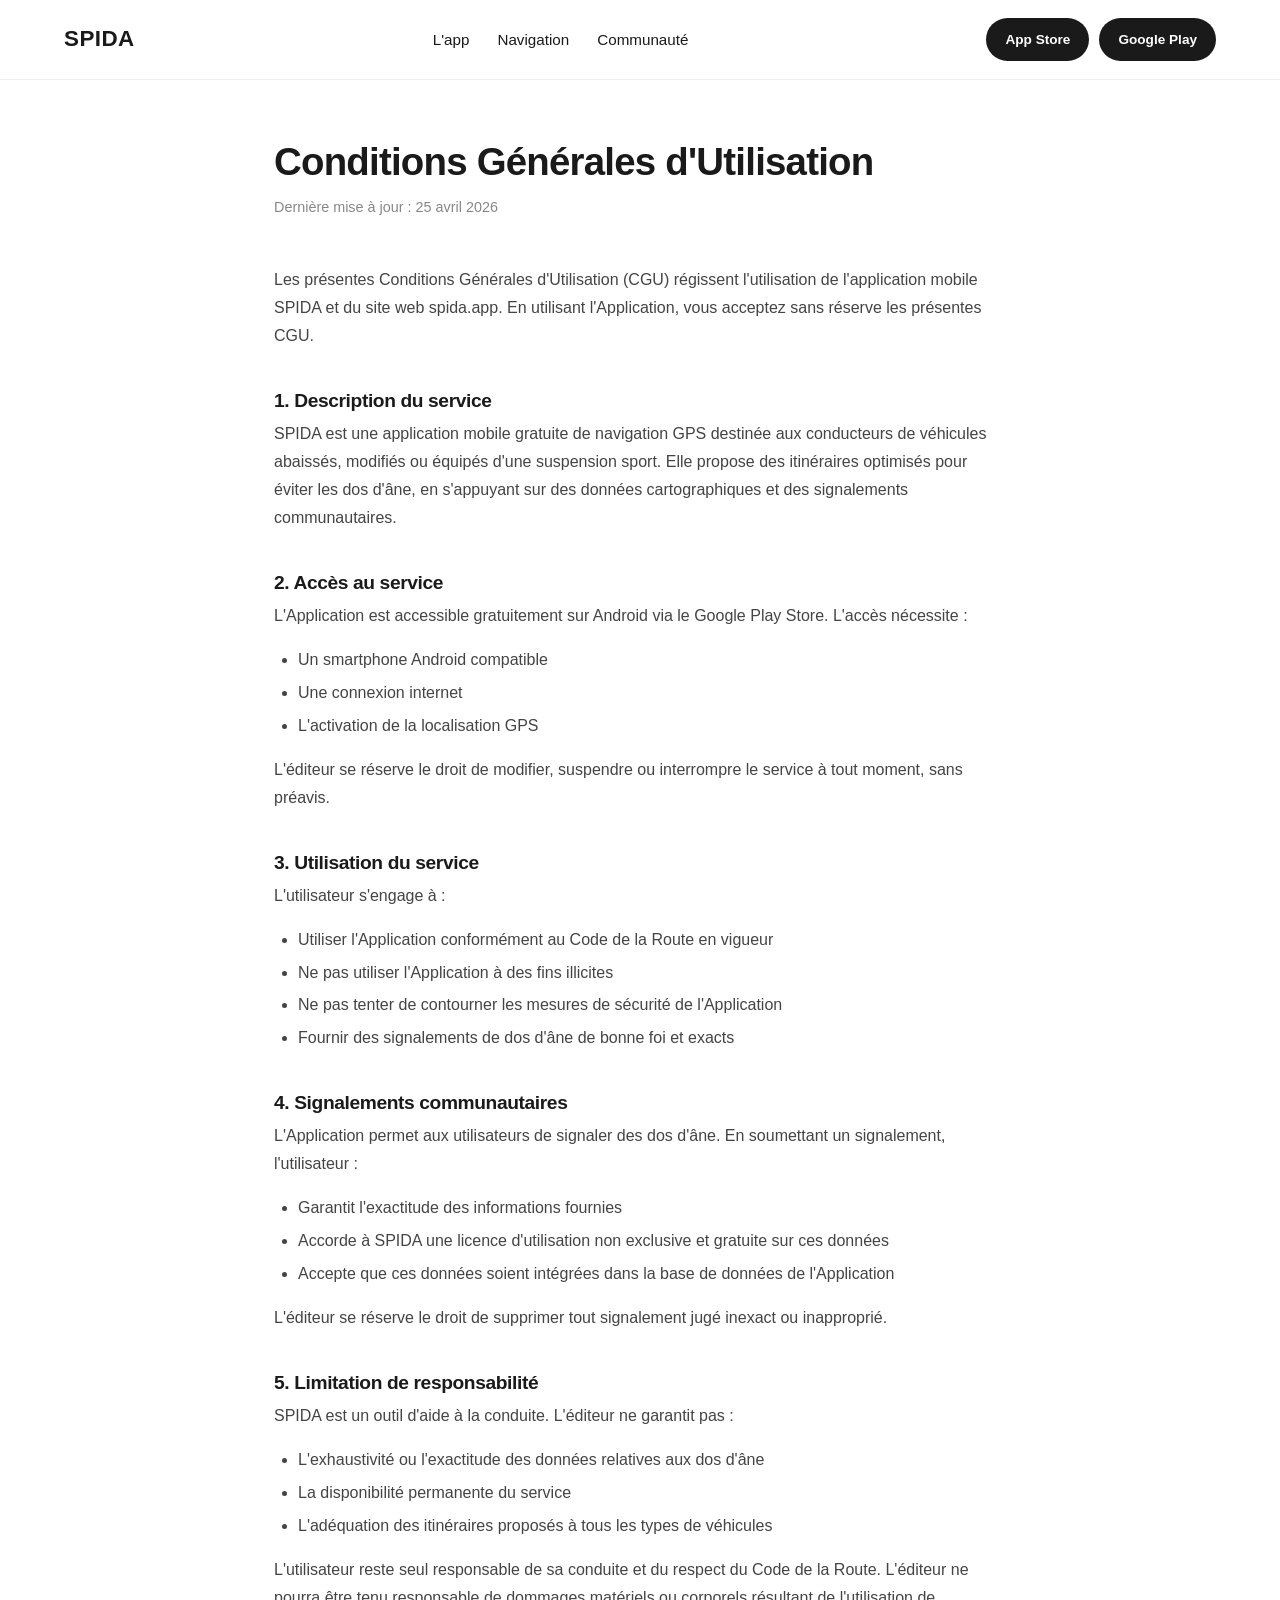
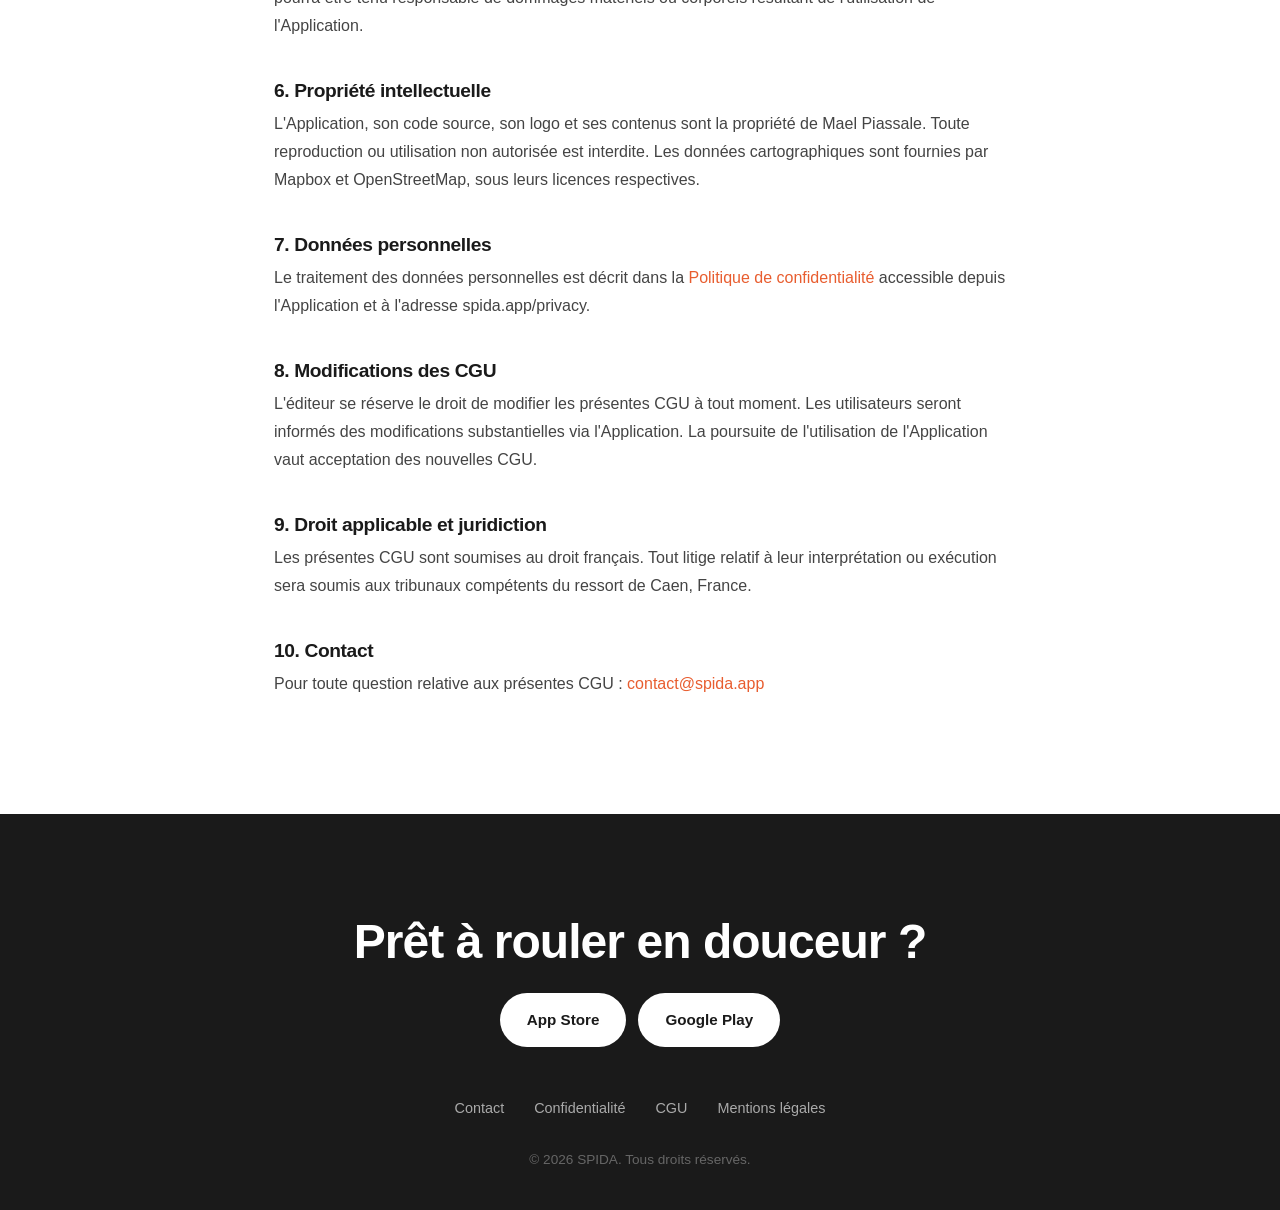
==== cgu.html @ c21fef33 "feat: initial website" ====
<!DOCTYPE html>
<html lang="fr">
<head>
  <meta charset="UTF-8" />
  <meta name="viewport" content="width=device-width, initial-scale=1.0" />
  <title>CGU — SPIDA</title>
  <link rel="stylesheet" href="styles.css" />
  <style>
    .legal-content { max-width: 780px; margin: 0 auto; padding: 60px 24px 100px; }
    .legal-content h1 { font-size: clamp(1.8rem, 3vw, 2.4rem); margin-bottom: .3em; }
    .legal-content .date { color: #888; font-size: .9rem; margin-bottom: 3rem; display: block; }
    .legal-content h2 { font-size: 1.2rem; margin-top: 2.5rem; margin-bottom: .5rem; color: #1a1a1a; }
    .legal-content p, .legal-content li { font-size: 1rem; color: #444; line-height: 1.75; }
    .legal-content ul { padding-left: 1.5rem; margin: .5rem 0 1rem; }
    .legal-content li { margin-bottom: .3rem; }
    .legal-content a { color: #e85d2f; }
  </style>
</head>
<body>

  <header class="site-header">
    <div class="container nav-inner">
      <a href="index.html" class="logo">SPIDA</a>
      <nav class="nav-links">
        <a href="index.html#adventure">L'app</a>
        <a href="index.html#routing">Navigation</a>
        <a href="index.html#community">Communauté</a>
      </nav>
      <div class="nav-actions">
        <a href="#" class="btn btn-store btn-sm">App Store</a>
        <a href="#" class="btn btn-store btn-sm">Google Play</a>
      </div>
    </div>
  </header>

  <main class="legal-content">
    <h1>Conditions Générales d'Utilisation</h1>
    <span class="date">Dernière mise à jour : 25 avril 2026</span>

    <p>Les présentes Conditions Générales d'Utilisation (CGU) régissent l'utilisation de l'application mobile SPIDA et du site web spida.app. En utilisant l'Application, vous acceptez sans réserve les présentes CGU.</p>

    <h2>1. Description du service</h2>
    <p>SPIDA est une application mobile gratuite de navigation GPS destinée aux conducteurs de véhicules abaissés, modifiés ou équipés d'une suspension sport. Elle propose des itinéraires optimisés pour éviter les dos d'âne, en s'appuyant sur des données cartographiques et des signalements communautaires.</p>

    <h2>2. Accès au service</h2>
    <p>L'Application est accessible gratuitement sur Android via le Google Play Store. L'accès nécessite :</p>
    <ul>
      <li>Un smartphone Android compatible</li>
      <li>Une connexion internet</li>
      <li>L'activation de la localisation GPS</li>
    </ul>
    <p>L'éditeur se réserve le droit de modifier, suspendre ou interrompre le service à tout moment, sans préavis.</p>

    <h2>3. Utilisation du service</h2>
    <p>L'utilisateur s'engage à :</p>
    <ul>
      <li>Utiliser l'Application conformément au Code de la Route en vigueur</li>
      <li>Ne pas utiliser l'Application à des fins illicites</li>
      <li>Ne pas tenter de contourner les mesures de sécurité de l'Application</li>
      <li>Fournir des signalements de dos d'âne de bonne foi et exacts</li>
    </ul>

    <h2>4. Signalements communautaires</h2>
    <p>L'Application permet aux utilisateurs de signaler des dos d'âne. En soumettant un signalement, l'utilisateur :</p>
    <ul>
      <li>Garantit l'exactitude des informations fournies</li>
      <li>Accorde à SPIDA une licence d'utilisation non exclusive et gratuite sur ces données</li>
      <li>Accepte que ces données soient intégrées dans la base de données de l'Application</li>
    </ul>
    <p>L'éditeur se réserve le droit de supprimer tout signalement jugé inexact ou inapproprié.</p>

    <h2>5. Limitation de responsabilité</h2>
    <p>SPIDA est un outil d'aide à la conduite. L'éditeur ne garantit pas :</p>
    <ul>
      <li>L'exhaustivité ou l'exactitude des données relatives aux dos d'âne</li>
      <li>La disponibilité permanente du service</li>
      <li>L'adéquation des itinéraires proposés à tous les types de véhicules</li>
    </ul>
    <p>L'utilisateur reste seul responsable de sa conduite et du respect du Code de la Route. L'éditeur ne pourra être tenu responsable de dommages matériels ou corporels résultant de l'utilisation de l'Application.</p>

    <h2>6. Propriété intellectuelle</h2>
    <p>L'Application, son code source, son logo et ses contenus sont la propriété de Mael Piassale. Toute reproduction ou utilisation non autorisée est interdite. Les données cartographiques sont fournies par Mapbox et OpenStreetMap, sous leurs licences respectives.</p>

    <h2>7. Données personnelles</h2>
    <p>Le traitement des données personnelles est décrit dans la <a href="confidentialite.html">Politique de confidentialité</a> accessible depuis l'Application et à l'adresse spida.app/privacy.</p>

    <h2>8. Modifications des CGU</h2>
    <p>L'éditeur se réserve le droit de modifier les présentes CGU à tout moment. Les utilisateurs seront informés des modifications substantielles via l'Application. La poursuite de l'utilisation de l'Application vaut acceptation des nouvelles CGU.</p>

    <h2>9. Droit applicable et juridiction</h2>
    <p>Les présentes CGU sont soumises au droit français. Tout litige relatif à leur interprétation ou exécution sera soumis aux tribunaux compétents du ressort de Caen, France.</p>

    <h2>10. Contact</h2>
    <p>Pour toute question relative aux présentes CGU : <a href="mailto:contact@spida.app">contact@spida.app</a></p>
  </main>

  <footer class="site-footer">
    <div class="container">
      <h2 class="footer-title">Prêt à rouler en douceur ?</h2>
      <div class="cta-group">
        <a href="#" class="btn btn-store">App Store</a>
        <a href="#" class="btn btn-store">Google Play</a>
      </div>
      <nav class="footer-links">
        <a href="mailto:contact@spida.app">Contact</a>
        <a href="confidentialite.html">Confidentialité</a>
        <a href="cgu.html">CGU</a>
        <a href="mentions-legales.html">Mentions légales</a>
      </nav>
      <p class="copyright">© 2026 SPIDA. Tous droits réservés.</p>
    </div>
  </footer>

</body>
</html>
---- styles.css ----
/* ---------- Reset & base ---------- */
*, *::before, *::after { box-sizing: border-box; }
html { scroll-behavior: smooth; }
body {
  margin: 0;
  font-family: -apple-system, BlinkMacSystemFont, "Segoe UI", Roboto, Inter, sans-serif;
  color: #1a1a1a;
  background: #ffffff;
  line-height: 1.55;
  -webkit-font-smoothing: antialiased;
}
img { max-width: 100%; display: block; }
a { color: inherit; text-decoration: none; }

.container { max-width: 1200px; margin: 0 auto; padding: 0 24px; }

/* ---------- Typography ---------- */
h1, h2, h3 { margin: 0 0 .5em; line-height: 1.15; letter-spacing: -0.02em; }
h1 { font-size: clamp(2.2rem, 5vw, 4rem); font-weight: 800; }
h2 { font-size: clamp(1.8rem, 3.5vw, 2.8rem); font-weight: 700; }
h3 { font-size: 1.25rem; font-weight: 600; }
p { margin: 0 0 1em; }
.lead { font-size: 1.125rem; color: #444; }
.eyebrow {
  text-transform: uppercase;
  letter-spacing: .15em;
  font-size: .8rem;
  font-weight: 600;
  color: #e85d2f;
  margin: 0 0 .8em;
}

/* ---------- Buttons ---------- */
.btn {
  display: inline-block;
  padding: 14px 26px;
  border-radius: 999px;
  font-weight: 600;
  font-size: .95rem;
  transition: transform .15s ease, background .2s ease;
  border: 1px solid transparent;
}
.btn:hover { transform: translateY(-2px); }
.btn-primary { background: #1a1a1a; color: #fff; }
.btn-primary:hover { background: #e85d2f; }
.btn-store { background: #1a1a1a; color: #fff; }
.btn-ghost { background: transparent; border-color: #1a1a1a; color: #1a1a1a; }
.cta-group { display: flex; flex-wrap: wrap; gap: 12px; margin-top: 1.5rem; }

/* ---------- Header ---------- */
.site-header {
  padding: 18px 0;
  border-bottom: 1px solid #f0f0f0;
  position: sticky;
  top: 0;
  background: #fff;
  z-index: 100;
}
.nav-inner {
  display: flex;
  align-items: center;
  justify-content: space-between;
  gap: 20px;
}
.logo { font-weight: 800; font-size: 1.4rem; letter-spacing: .02em; }
.nav-links { display: flex; gap: 28px; font-size: .95rem; }
.nav-links a:hover { color: #e85d2f; }
.nav-actions { display: flex; gap: 10px; }
.btn-sm { padding: 10px 18px; font-size: .85rem; }

/* ---------- Hero ---------- */
.hero {
  padding: 80px 0 0;
  overflow: hidden;
}
.hero-inner {
  display: grid;
  grid-template-columns: 1fr 1fr;
  gap: 60px;
  align-items: center;
  min-height: 600px;
}
.hero-text { padding-bottom: 80px; }

/* Social proof badge */
.social-proof {
  display: inline-flex;
  align-items: center;
  gap: 10px;
  background: #f7f5f2;
  border-radius: 999px;
  padding: 8px 16px 8px 8px;
  margin-bottom: 24px;
  font-size: .88rem;
  color: #444;
}
.avatar-stack { display: flex; }
.avatar {
  width: 28px; height: 28px;
  border-radius: 50%;
  border: 2px solid #fff;
  background: linear-gradient(135deg, #e85d2f, #f4a261);
  margin-left: -6px;
}
.avatar:first-child { margin-left: 0; }

.hero-title { font-size: clamp(2rem, 4vw, 3.2rem); margin-bottom: .4em; }
.hero-subtitle { font-size: 1.05rem; color: #555; max-width: 440px; margin-bottom: 0; }
.hero-text .cta-group { justify-content: flex-start; }

/* Phone mockups */
.hero-phones {
  position: relative;
  display: flex;
  align-items: flex-end;
  justify-content: center;
  height: 580px;
}
.phone-mockup {
  position: absolute;
  border-radius: 36px;
  border: 8px solid #1a1a1a;
  background: #1a1a1a;
  overflow: hidden;
  box-shadow: 0 40px 80px rgba(0,0,0,.18);
}
.phone-back {
  bottom: 0;
  left: 0;
  width: 220px;
  height: 476px;
  z-index: 1;
  transform: rotate(-4deg) translateX(20px);
}
.phone-front {
  bottom: 30px;
  right: 0;
  width: 230px;
  height: 498px;
  z-index: 2;
  transform: rotate(3deg) translateX(-10px);
}
.phone-screen {
  width: 100%;
  height: 100%;
  border-radius: 28px;
  overflow: hidden;
  object-fit: cover;
  display: block;
}
.screen-map {
  background: linear-gradient(160deg, #1e3a5f 0%, #2d6a9f 40%, #3d8fbf 70%, #5ba3cc 100%);
  position: relative;
}
.screen-map::before {
  content: "";
  position: absolute; inset: 0;
  background:
    radial-gradient(circle at 40% 60%, rgba(232,93,47,.5) 0%, transparent 25%),
    radial-gradient(circle at 70% 30%, rgba(232,93,47,.3) 0%, transparent 20%),
    repeating-linear-gradient(45deg, rgba(255,255,255,.03) 0 1px, transparent 1px 20px);
}
.screen-route {
  background: #f7f5f2;
}

/* Floating labels on back phone */
.phone-label {
  position: absolute;
  background: #fff;
  border-radius: 10px;
  padding: 8px 12px;
  font-size: .78rem;
  line-height: 1.3;
  box-shadow: 0 6px 20px rgba(0,0,0,.12);
  white-space: nowrap;
  z-index: 5;
}
.label-1 { top: 30%; right: -70px; }
.label-2 { top: 55%; right: -75px; }

/* Route card inside front phone */
.route-card {
  position: absolute;
  bottom: 30px;
  left: 12px; right: 12px;
  background: #fff;
  border-radius: 16px;
  padding: 14px;
  box-shadow: 0 10px 30px rgba(0,0,0,.1);
  z-index: 5;
}
.route-row {
  display: flex;
  justify-content: space-between;
  padding: 8px 10px;
  border-radius: 8px;
  font-size: .8rem;
  color: #333;
}
.route-row.accent {
  background: #1a1a1a;
  color: #fff;
  margin: 4px 0;
}

/* ---------- Sections ---------- */
.section { padding: 100px 0; }
.alt-bg { background: #f7f5f2; }
.section-head { text-align: center; max-width: 720px; margin: 0 auto 60px; }

.grid-2 {
  display: grid;
  grid-template-columns: 1fr 1fr;
  gap: 60px;
  align-items: center;
}
.grid-2.reverse .col-media { order: -1; }
.grid-3 {
  display: grid;
  grid-template-columns: repeat(3, 1fr);
  gap: 30px;
}

/* ---------- Real screenshots ---------- */
.screenshot-phone {
  display: block;
  max-width: 300px;
  width: 100%;
  margin: 0 auto;
  border-radius: 36px;
  border: 8px solid #1a1a1a;
  box-shadow: 0 40px 80px rgba(0,0,0,.18);
}
.community-screenshot {
  display: flex;
  justify-content: center;
  margin-top: 40px;
}

/* ---------- Media placeholders ---------- */
.media-placeholder {
  background: linear-gradient(135deg, #e85d2f 0%, #f4a261 100%);
  border-radius: 20px;
  position: relative;
  overflow: hidden;
}
.media-placeholder::after {
  content: "";
  position: absolute; inset: 0;
  background: radial-gradient(circle at 30% 30%, rgba(255,255,255,.25), transparent 60%);
}
.media-landscape { aspect-ratio: 4/3; }
.media-square { aspect-ratio: 1/1; }
.media-phone {
  aspect-ratio: 9/19;
  max-width: 300px;
  margin: 0 auto;
  border-radius: 36px;
  border: 8px solid #1a1a1a;
}

/* ---------- Loop stats card ---------- */
.col-media { position: relative; }
.stats-card {
  display: flex;
  gap: 20px;
  background: #fff;
  border-radius: 16px;
  padding: 20px;
  box-shadow: 0 20px 40px rgba(0,0,0,.08);
  position: absolute;
  bottom: 20px; right: -20px;
}
.stat { display: flex; flex-direction: column; }
.stat-value { font-size: 1.2rem; font-weight: 700; }
.stat-label { font-size: .8rem; color: #777; }

/* ---------- Routing features ---------- */
.feature { margin-bottom: 30px; }
.feature h3 { color: #e85d2f; }

/* ---------- Dashboard ---------- */
.dashboard {
  display: grid;
  grid-template-columns: repeat(4, 1fr);
  gap: 20px;
  margin-bottom: 50px;
}
.metric {
  background: #fff;
  border-radius: 14px;
  padding: 28px 20px;
  text-align: center;
  box-shadow: 0 4px 14px rgba(0,0,0,.04);
}
.metric-value {
  display: block;
  font-size: 2rem;
  font-weight: 800;
  color: #1a1a1a;
}
.metric-label {
  display: block;
  font-size: .85rem;
  color: #777;
  margin-top: 6px;
}
.chart-placeholder {
  background: #fff;
  border-radius: 14px;
  aspect-ratio: 16/9;
  box-shadow: 0 4px 14px rgba(0,0,0,.04);
  background-image:
    linear-gradient(180deg, rgba(232,93,47,.15), transparent 80%),
    repeating-linear-gradient(90deg, #eee 0 1px, transparent 1px 60px);
}

/* ---------- Community ---------- */
.reports-list {
  list-style: none;
  padding: 0;
  margin: 0 auto 30px;
  max-width: 700px;
}
.reports-list li {
  display: flex;
  justify-content: space-between;
  padding: 16px 20px;
  border-bottom: 1px solid #eee;
  font-size: .95rem;
}
.report-type { font-weight: 600; }
.report-place { color: #555; }
.report-time { color: #999; font-size: .85rem; }
.counter {
  text-align: center;
  font-size: 1.1rem;
  color: #555;
}
.counter strong { font-size: 1.8rem; color: #1a1a1a; }

/* ---------- Testimonials ---------- */
blockquote {
  margin: 0;
  background: #fff;
  padding: 30px;
  border-radius: 16px;
  box-shadow: 0 4px 14px rgba(0,0,0,.04);
}
blockquote p { font-style: italic; color: #333; }
blockquote cite {
  display: block;
  margin-top: 1rem;
  font-style: normal;
  font-weight: 600;
  color: #e85d2f;
}
.source {
  text-align: center;
  margin-top: 30px;
  color: #888;
  font-size: .9rem;
}

/* ---------- About ---------- */
.about { text-align: center; }
.about .lead { max-width: 700px; margin: 1em auto 2em; }
.social-link {
  font-weight: 600;
  color: #e85d2f;
  border-bottom: 2px solid transparent;
  transition: border-color .2s;
}
.social-link:hover { border-color: #e85d2f; }

/* ---------- Footer ---------- */
.site-footer {
  background: #1a1a1a;
  color: #fff;
  padding: 100px 0 40px;
  text-align: center;
}
.footer-title { font-size: clamp(2rem, 4vw, 3rem); margin-bottom: 1.5rem; }
.site-footer .cta-group { justify-content: center; margin-bottom: 50px; }
.site-footer .btn-store { background: #fff; color: #1a1a1a; }
.footer-links {
  display: flex;
  justify-content: center;
  gap: 30px;
  flex-wrap: wrap;
  margin-bottom: 30px;
  font-size: .9rem;
}
.footer-links a { color: #aaa; }
.footer-links a:hover { color: #fff; }
.copyright { color: #666; font-size: .85rem; margin: 0; }

/* ---------- Responsive ---------- */
@media (max-width: 800px) {
  .nav-links { display: none; }
  .grid-2, .grid-3 { grid-template-columns: 1fr; gap: 40px; }
  .grid-2.reverse .col-media { order: 0; }
  .dashboard { grid-template-columns: repeat(2, 1fr); }
  .stats-card { position: static; margin-top: 20px; }
  .section { padding: 70px 0; }
  .hero { padding: 80px 0 60px; }
}
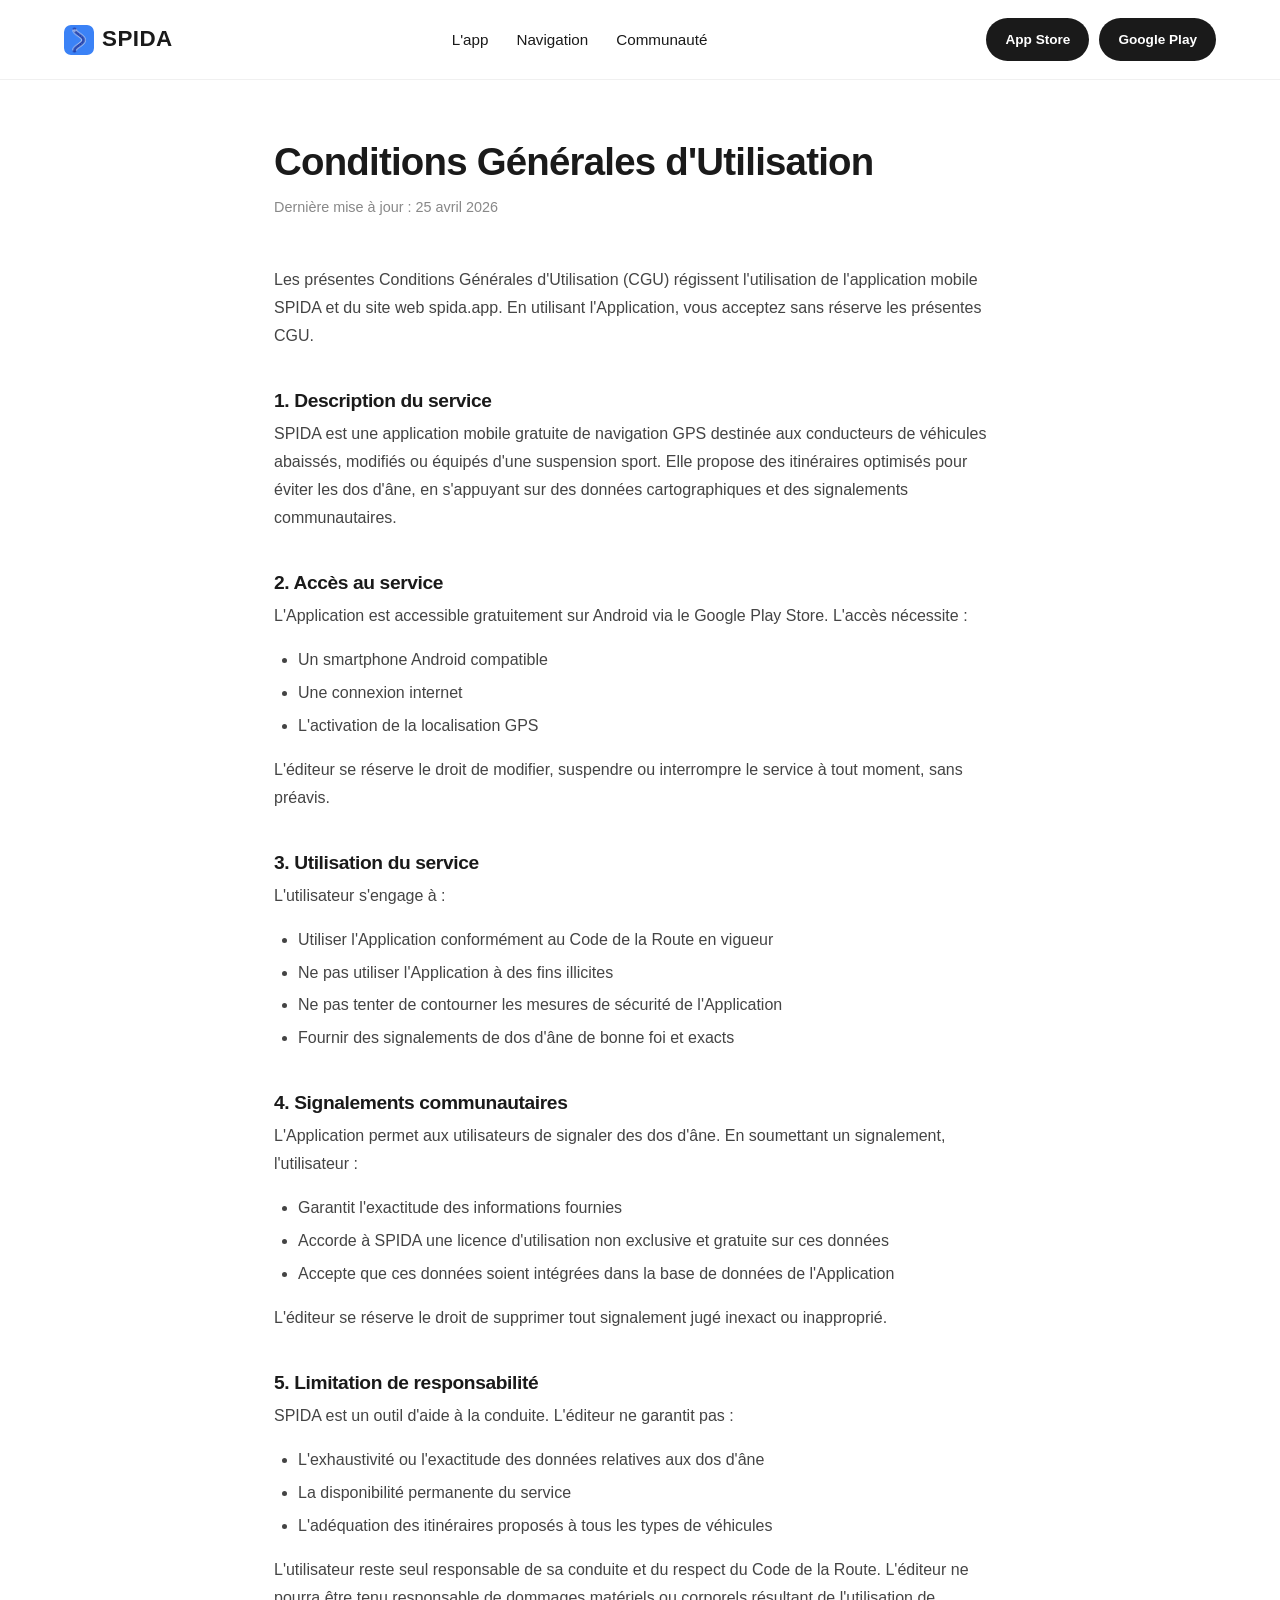
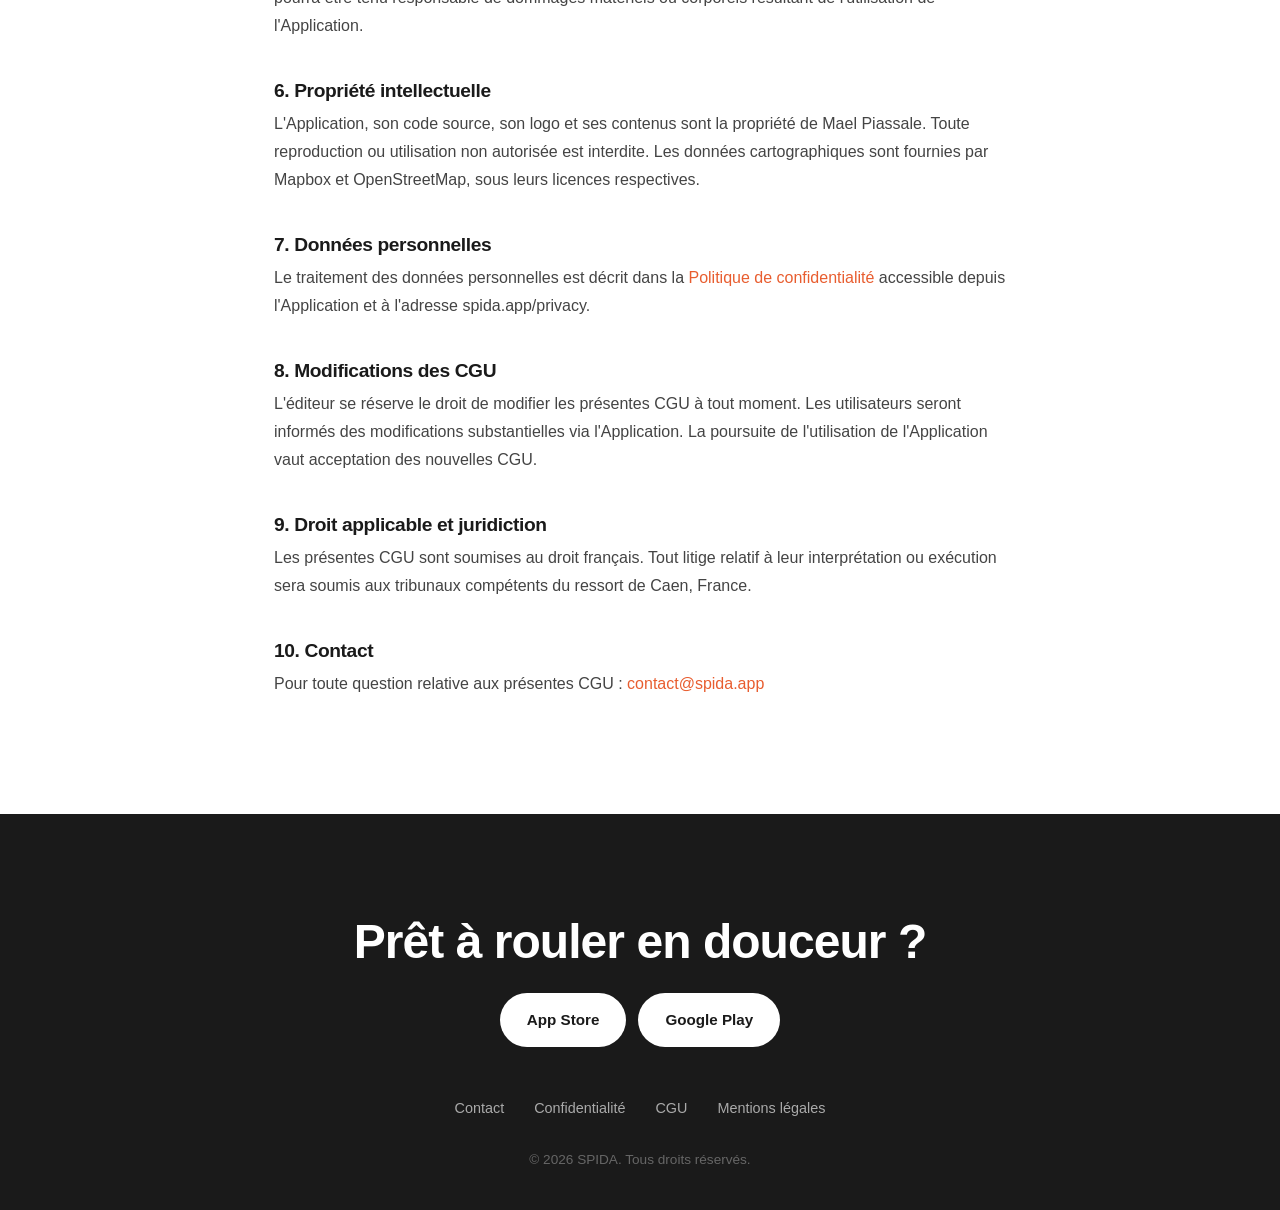
==== commit bebb5e0d: "feat: favicon, logo icon, hide testimonials/social proof/adventure sections" ====
--- a/cgu.html
+++ b/cgu.html
@@ -5,6 +5,8 @@
   <meta name="viewport" content="width=device-width, initial-scale=1.0" />
   <title>CGU — SPIDA</title>
   <link rel="stylesheet" href="styles.css" />
+  <link rel="icon" type="image/png" href="favicon.png" />
+  <link rel="apple-touch-icon" href="favicon.png" />
   <style>
     .legal-content { max-width: 780px; margin: 0 auto; padding: 60px 24px 100px; }
     .legal-content h1 { font-size: clamp(1.8rem, 3vw, 2.4rem); margin-bottom: .3em; }
@@ -20,7 +22,7 @@
 
   <header class="site-header">
     <div class="container nav-inner">
-      <a href="index.html" class="logo">SPIDA</a>
+      <a href="index.html" class="logo"><img src="favicon.png" alt="" />SPIDA</a>
       <nav class="nav-links">
         <a href="index.html#adventure">L'app</a>
         <a href="index.html#routing">Navigation</a>
--- a/styles.css
+++ b/styles.css
@@ -62,7 +62,8 @@
   justify-content: space-between;
   gap: 20px;
 }
-.logo { font-weight: 800; font-size: 1.4rem; letter-spacing: .02em; }
+.logo { font-weight: 800; font-size: 1.4rem; letter-spacing: .02em; display: flex; align-items: center; gap: 8px; }
+.logo img { width: 30px; height: 30px; border-radius: 7px; display: block; }
 .nav-links { display: flex; gap: 28px; font-size: .95rem; }
 .nav-links a:hover { color: #e85d2f; }
 .nav-actions { display: flex; gap: 10px; }
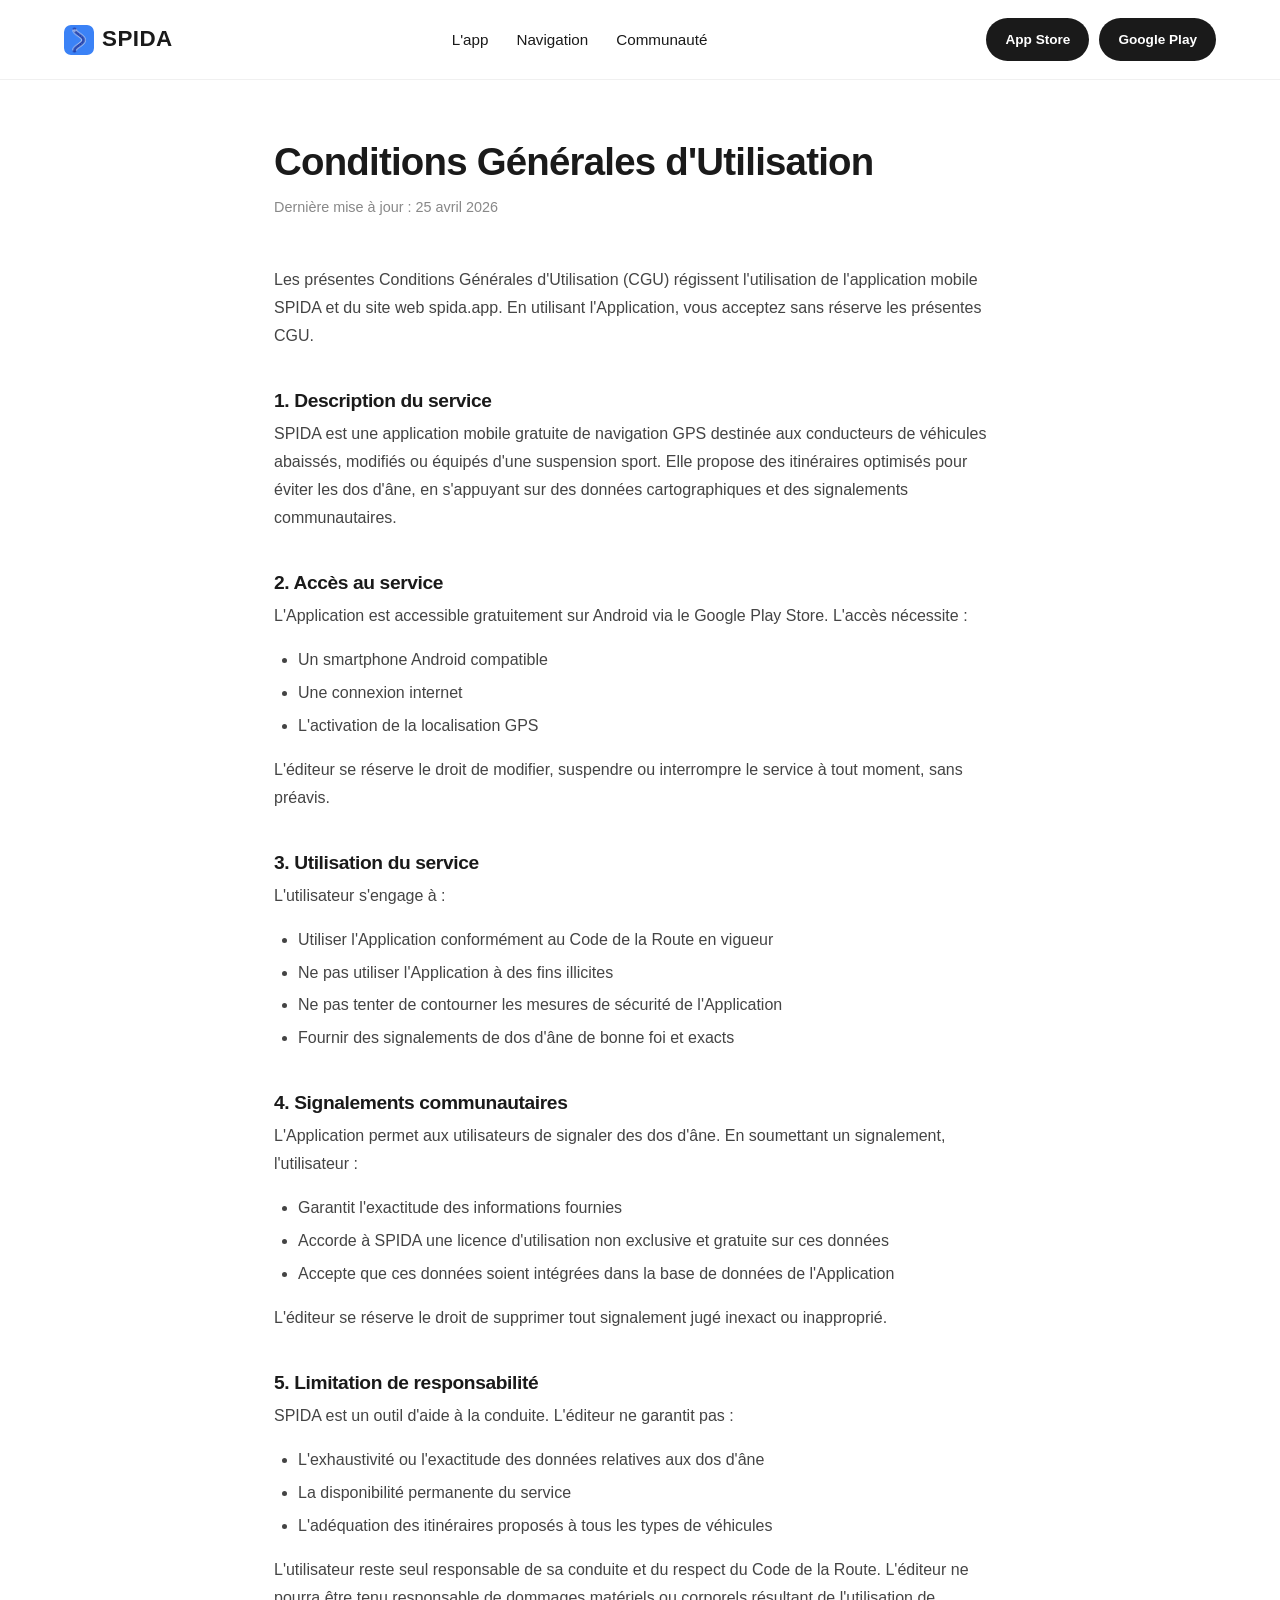
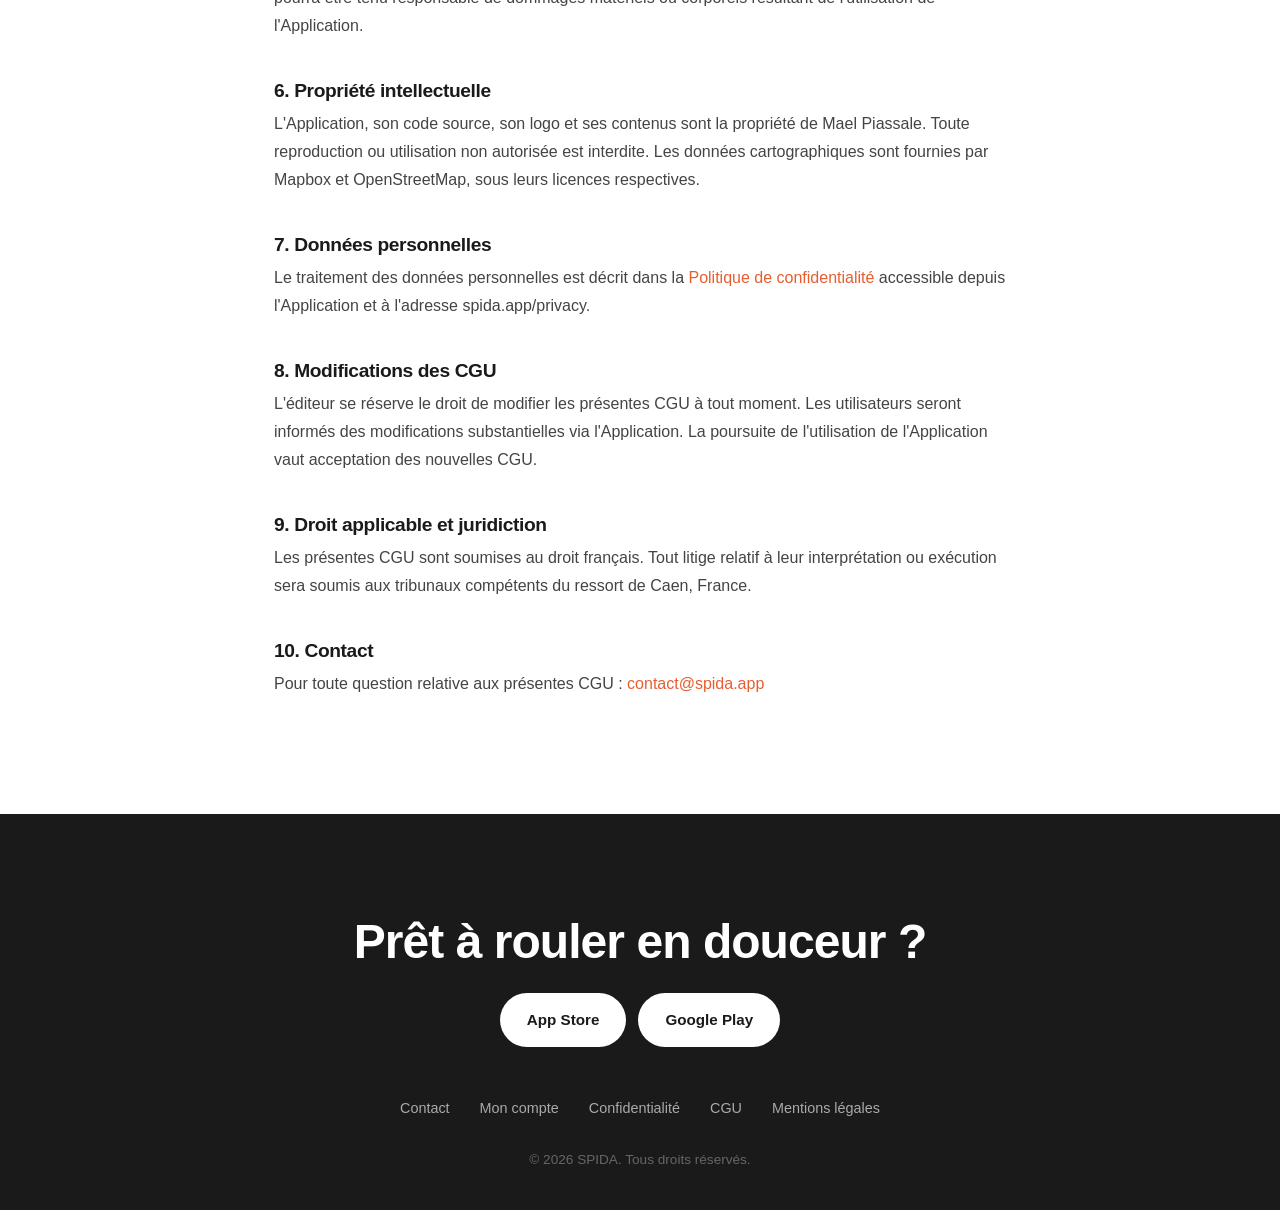
==== commit c3e53c4c: "feat: add Mon compte link in footer" ====
--- a/cgu.html
+++ b/cgu.html
@@ -22,7 +22,7 @@
 
   <header class="site-header">
     <div class="container nav-inner">
-      <a href="index.html" class="logo"><img src="favicon.png" alt="" />SPIDA</a>
+      <a href="index.html" class="logo"><img src="favicon.png" alt="" width="28" height="28" />SPIDA</a>
       <nav class="nav-links">
         <a href="index.html#adventure">L'app</a>
         <a href="index.html#routing">Navigation</a>
@@ -105,6 +105,7 @@
       </div>
       <nav class="footer-links">
         <a href="mailto:contact@spida.app">Contact</a>
+        <a href="connexion.html">Mon compte</a>
         <a href="confidentialite.html">Confidentialité</a>
         <a href="cgu.html">CGU</a>
         <a href="mentions-legales.html">Mentions légales</a>
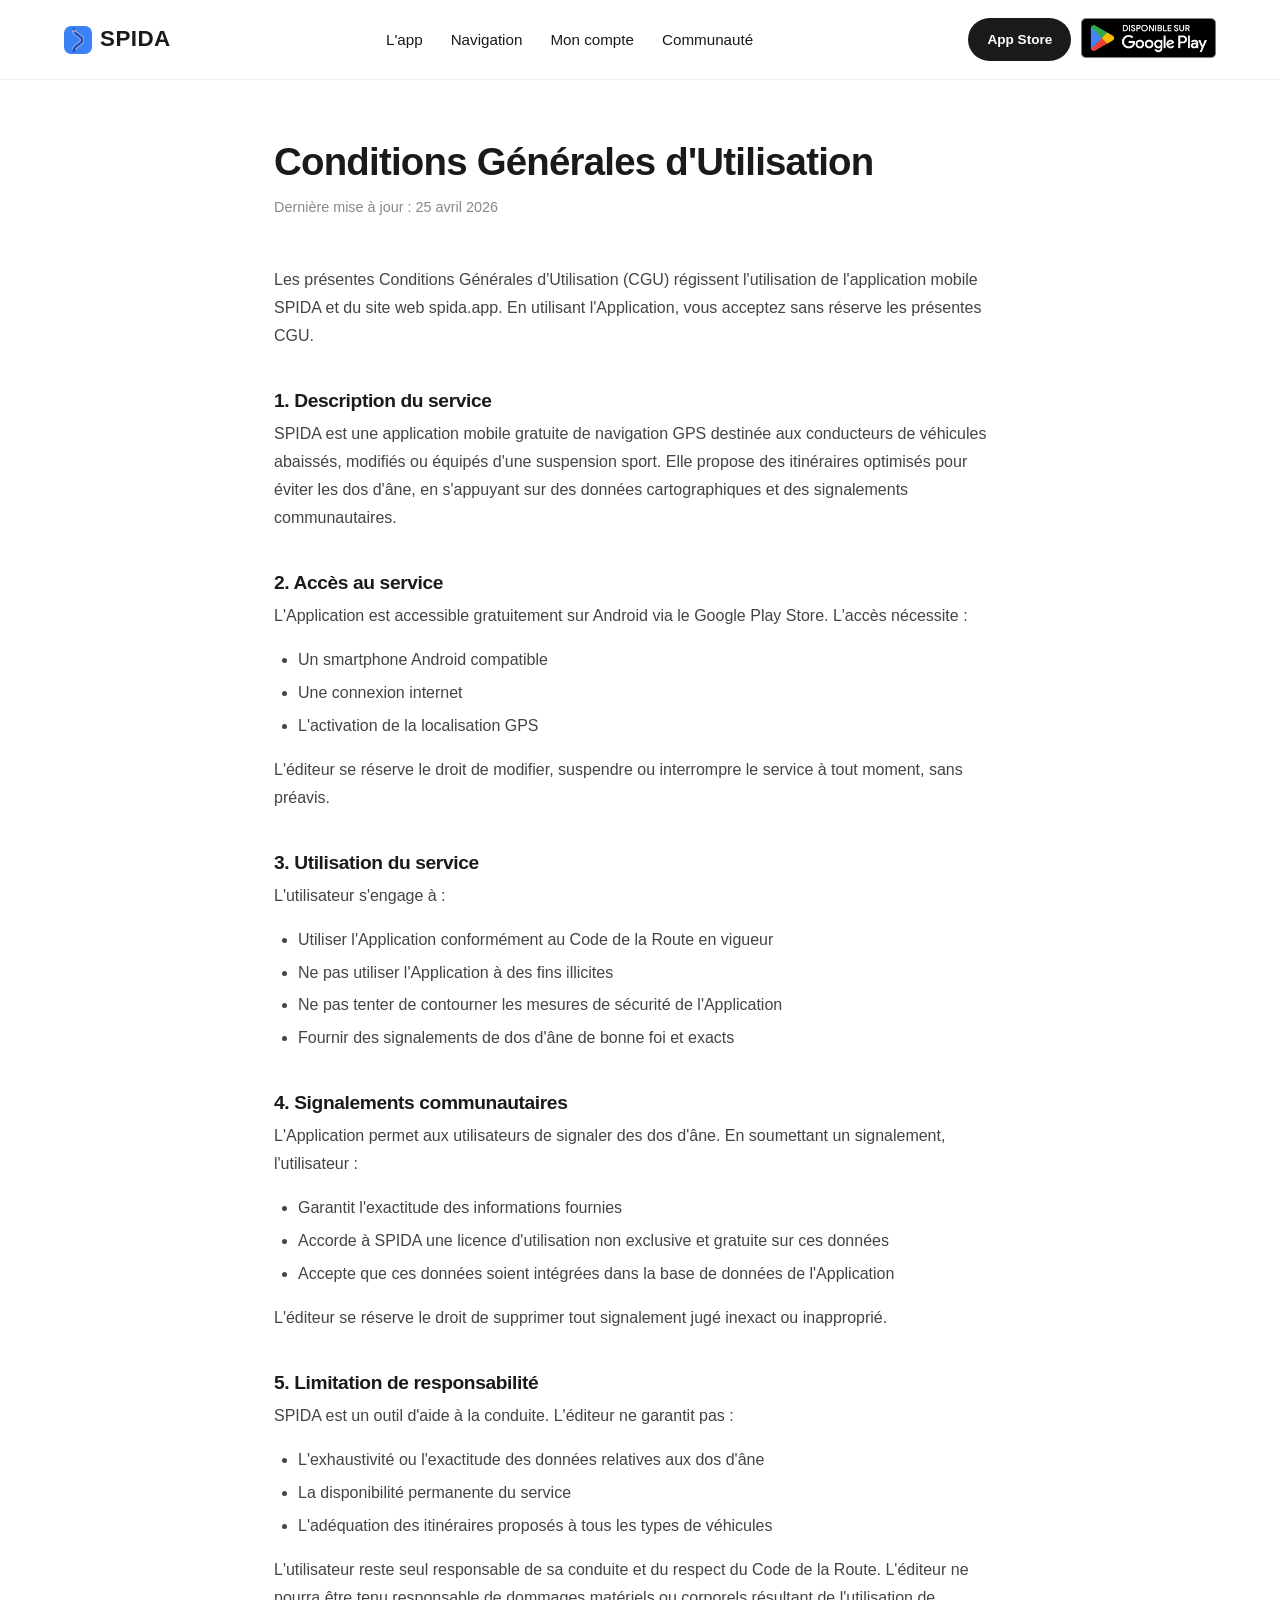
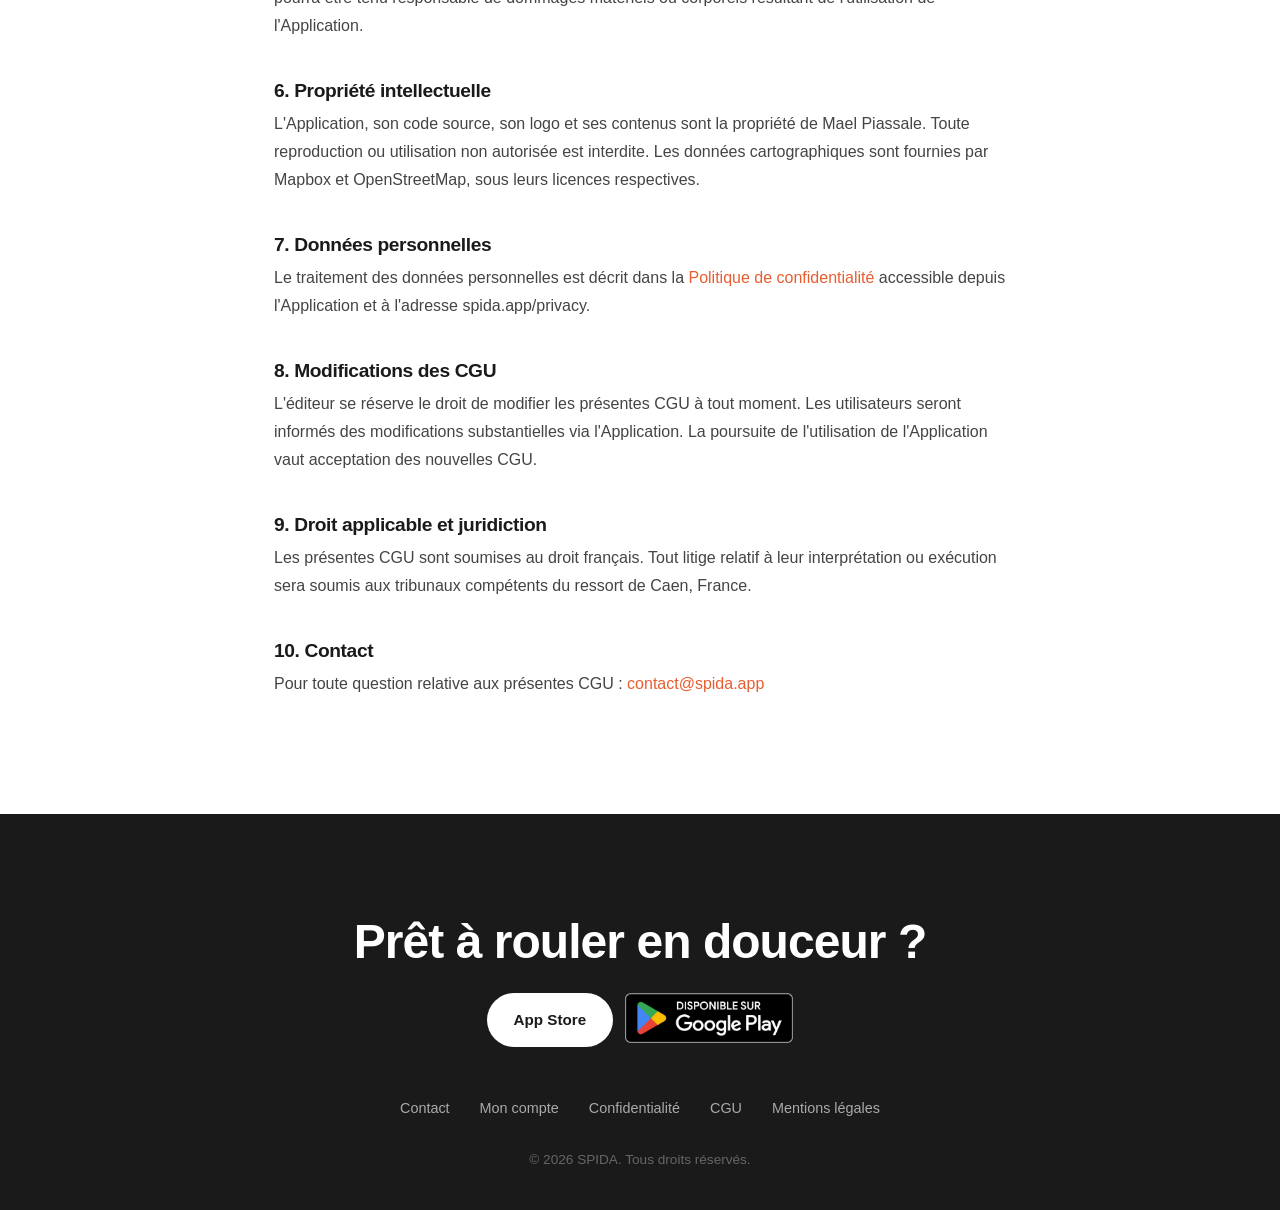
==== commit 3b387e0d: "feat: Google Play badge, Mon compte in nav, fix logo position" ====
--- a/cgu.html
+++ b/cgu.html
@@ -26,11 +26,12 @@
       <nav class="nav-links">
         <a href="index.html#adventure">L'app</a>
         <a href="index.html#routing">Navigation</a>
+        <a href="connexion.html">Mon compte</a>
         <a href="index.html#community">Communauté</a>
       </nav>
       <div class="nav-actions">
         <a href="#" class="btn btn-store btn-sm">App Store</a>
-        <a href="#" class="btn btn-store btn-sm">Google Play</a>
+        <a href="#" class="badge-store"><img src="images/playstore-get.png" alt="Disponible sur Google Play" /></a>
       </div>
     </div>
   </header>
@@ -101,7 +102,7 @@
       <h2 class="footer-title">Prêt à rouler en douceur ?</h2>
       <div class="cta-group">
         <a href="#" class="btn btn-store">App Store</a>
-        <a href="#" class="btn btn-store">Google Play</a>
+        <a href="#" class="badge-store"><img src="images/playstore-get.png" alt="Disponible sur Google Play" /></a>
       </div>
       <nav class="footer-links">
         <a href="mailto:contact@spida.app">Contact</a>
--- a/styles.css
+++ b/styles.css
@@ -62,12 +62,15 @@
   justify-content: space-between;
   gap: 20px;
 }
-.logo { font-weight: 800; font-size: 1.4rem; letter-spacing: .02em; display: flex; align-items: center; gap: 8px; }
-.logo img { width: 30px; height: 30px; border-radius: 7px; display: block; }
+.logo { font-weight: 800; font-size: 1.4rem; letter-spacing: .02em; display: inline-flex; align-items: center; gap: 8px; }
+.logo img { width: 28px; height: 28px; border-radius: 7px; flex-shrink: 0; }
 .nav-links { display: flex; gap: 28px; font-size: .95rem; }
 .nav-links a:hover { color: #e85d2f; }
 .nav-actions { display: flex; gap: 10px; }
 .btn-sm { padding: 10px 18px; font-size: .85rem; }
+.badge-store { display: inline-block; height: 40px; }
+.badge-store img { height: 40px; width: auto; display: block; }
+.site-footer .badge-store img { height: 50px; }
 
 /* ---------- Hero ---------- */
 .hero {
